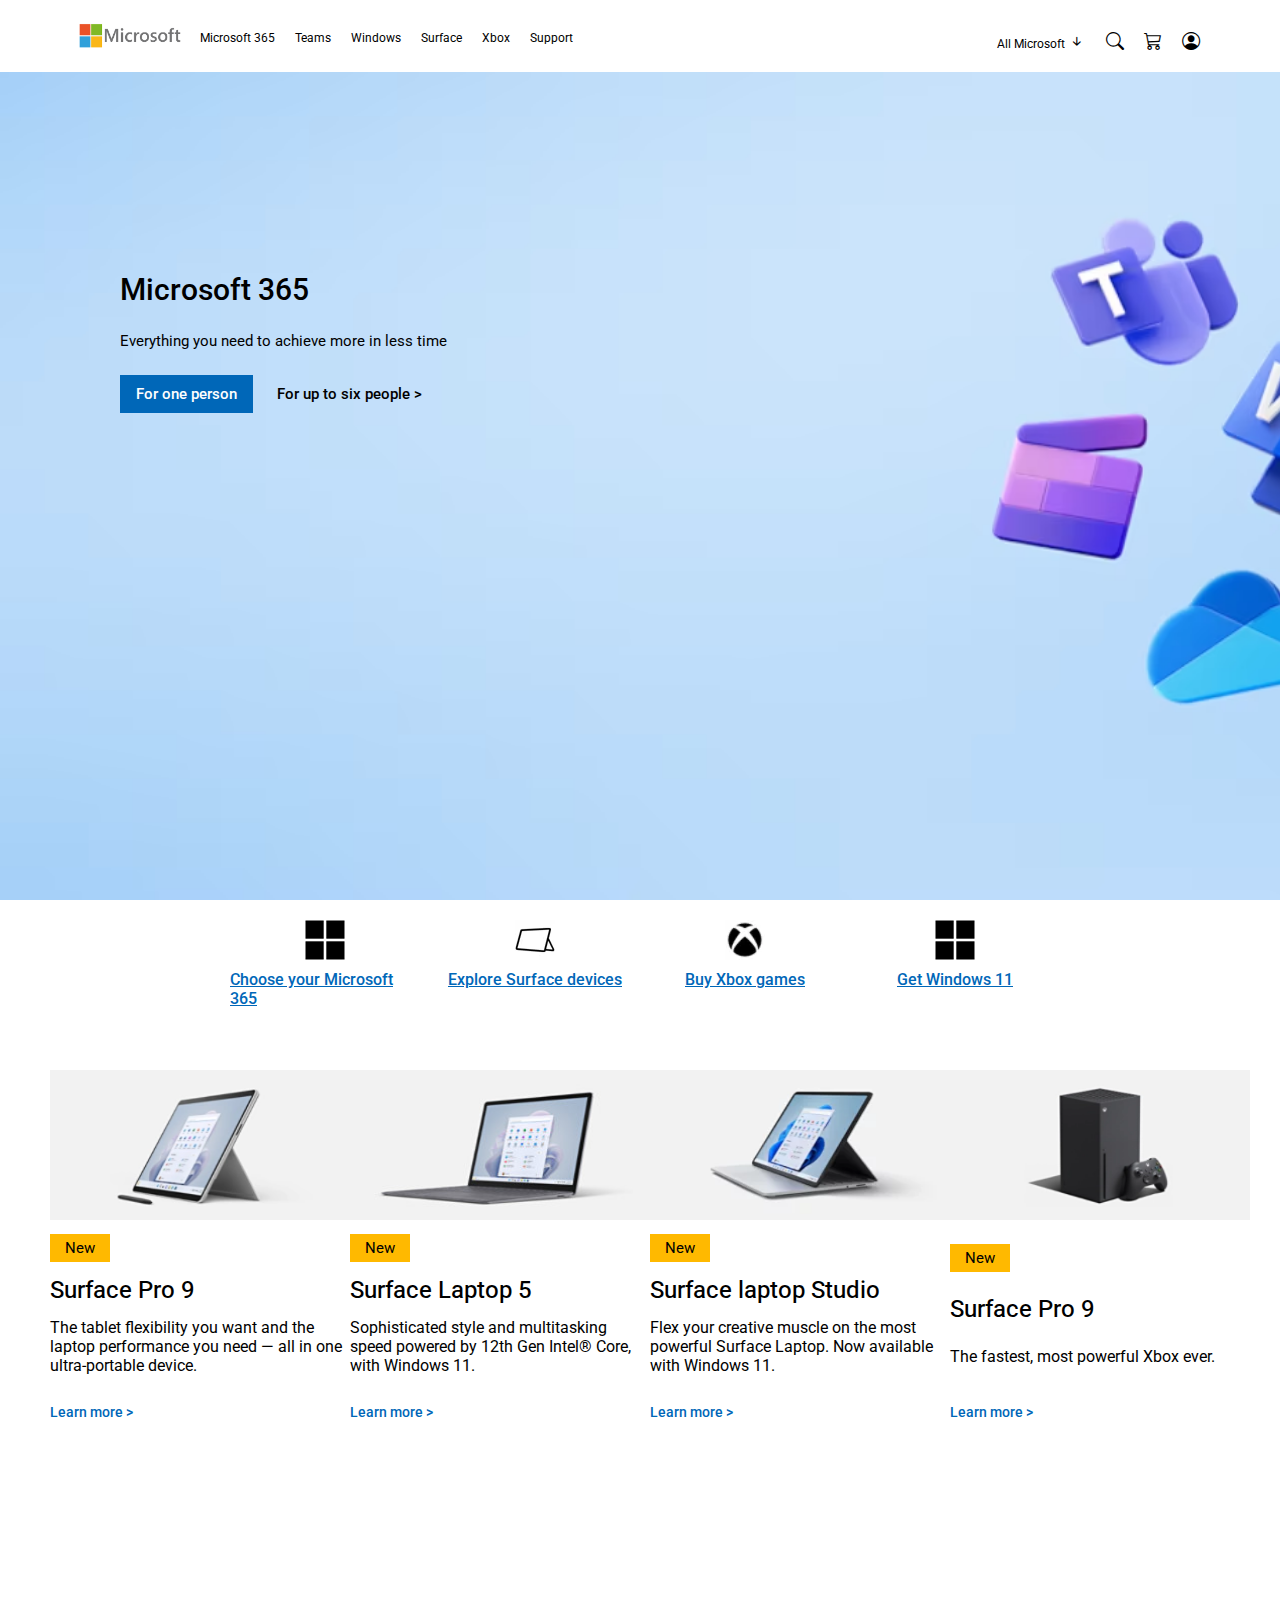
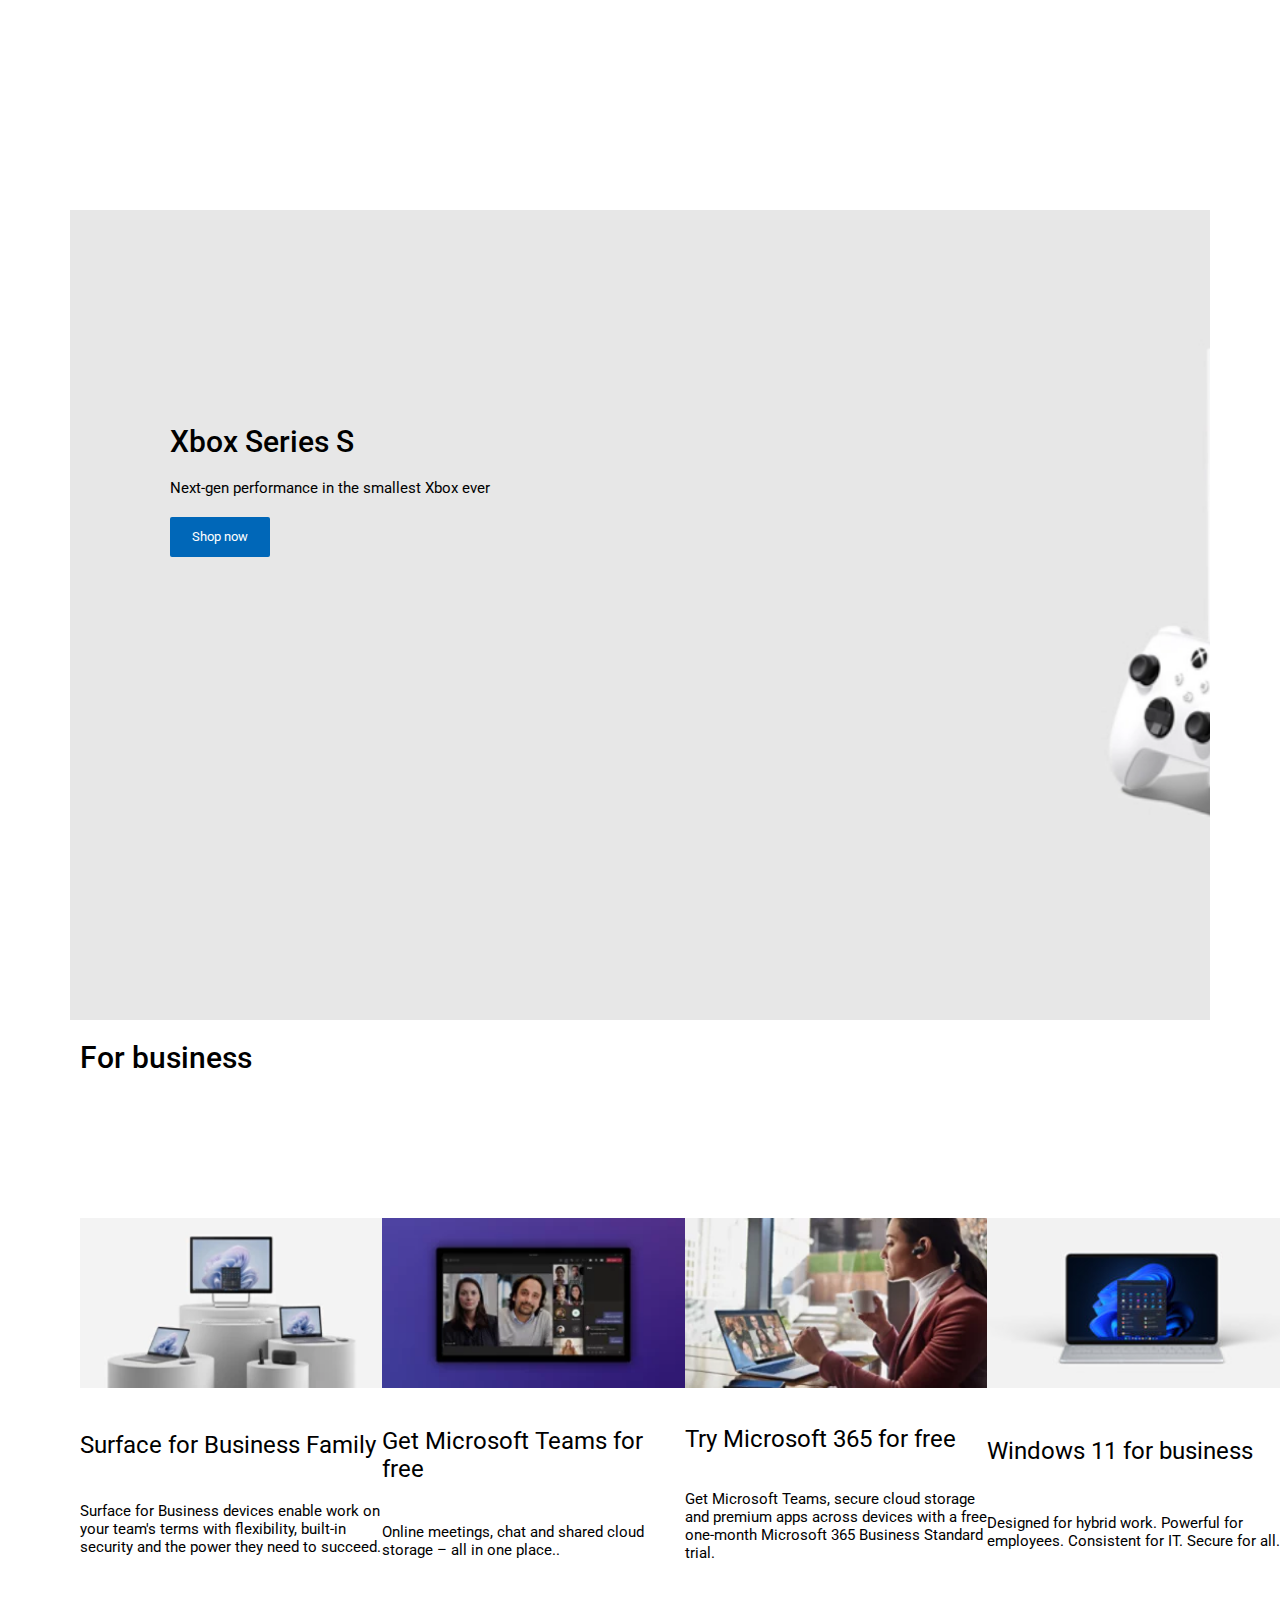
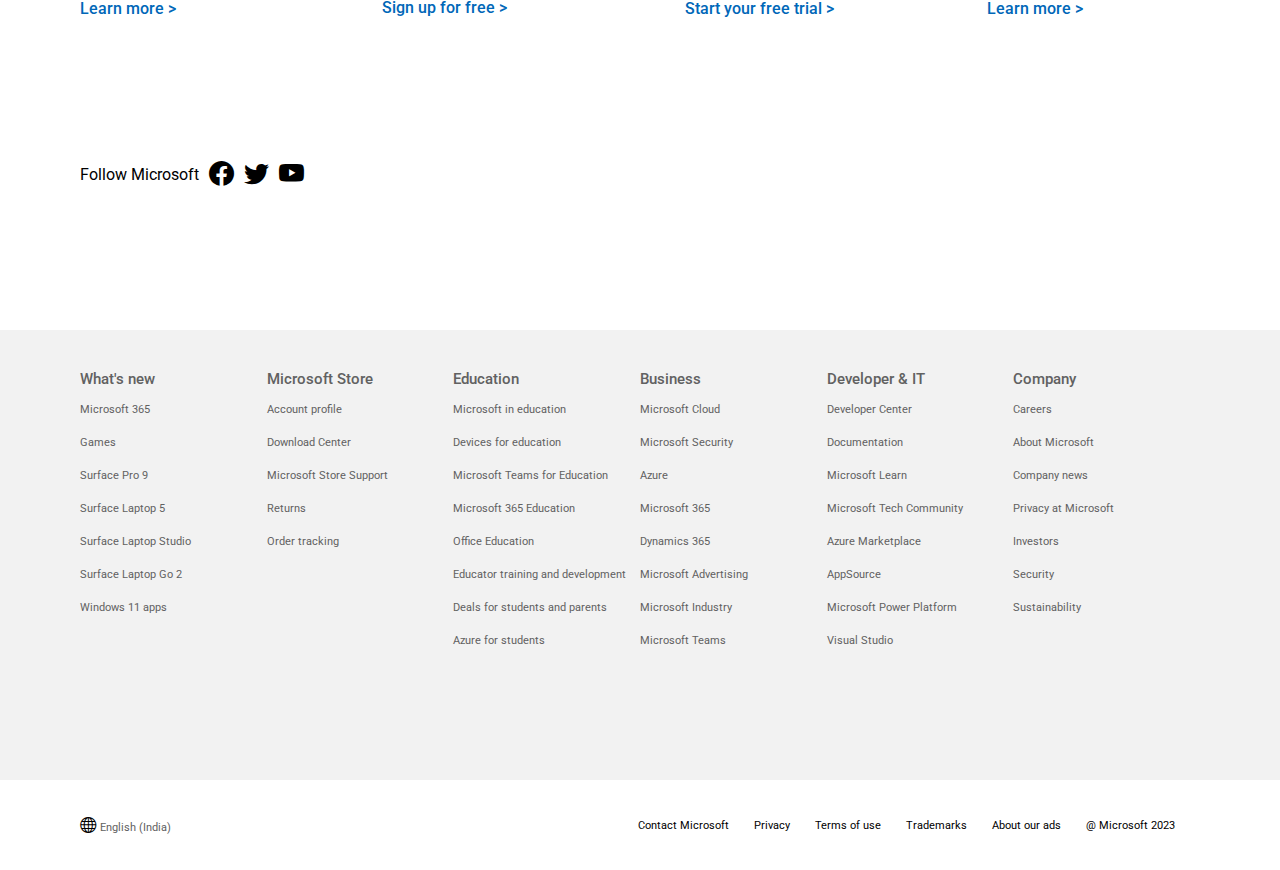
==== index.html @ b62b18b3 "done" ====
<!DOCTYPE html>
<html lang="en">
<head>
    <meta charset="UTF-8">
    <meta http-equiv="X-UA-Compatible" content="IE=edge">
    <meta name="viewport" content="width=device-width, initial-scale=1.0">
    <link rel="stylesheet" href="style.css">
    <link rel="stylesheet" href="https://cdn.jsdelivr.net/npm/bootstrap-icons@1.3.0/font/bootstrap-icons.css">
    <title>Microsoft</title>
</head>
<body>
    
    <nav class="logo">
        <img src="./images/logo.png" alt="">
        <span class="nav-li">
        <ul class="res">
            <li>Microsoft 365</li>
            <li>Teams</li>
            <li>Windows</li>
            <li>Surface</li>
            <li>Xbox</li>
            <li>Support</li>
        </ul>
        <ul>
            <li class="res">All Microsoft <i class="bi bi-arrow-down-short"></i></li>
            <li><i class="bi bi-search"></i></li>
            <li><i class="bi bi-cart3"></i></li>
            <li> <i class="bi bi-person-circle"></i></li>
        </ul>
    </span>
    </nav>



     <div class="container">
        <div class="micro-365">
            <h1>Microsoft 365</h1>
        <p>Everything you need to achieve more in less time</p>
     
        <span class="primary-btn">
            <button>
             For one person
            </button>
            <a href="#">For up to six people ></a>
        </span>
        </div>
    </div>


    
    <section class="product">
      <span class="product-item">
        <div>
            <img src="./images/window1.webp" alt="">
            <a href="#">Choose your Microsoft 365</a>
        </div>

        <div>
            <img src="./images/device.webp" alt="">
            <a href="#">Explore Surface devices</a>
        </div>

        <div>
            <img src="./images/game.webp" alt="">
            <a href="#">Buy Xbox games</a>
        </div>

        <div>
            <img src="./images/window1.webp" alt="">
            <a href="#">Get Windows 11</a>
        </div>
    </span>

    <div class="category">
   
    <div class="cat">
        <img src="./images/lap1.webp" alt="">
        <button class="new-btn">New</button>
        <h2>Surface Pro 9</h2>
        <p>The tablet flexibility you want and the laptop performance you need — all in one ultra-portable device.</p>
        <a href="#">Learn more ></a>
    </div>

    <div class="cat">
        <img src="./images/lap2.jpg" alt="">
        <button class="new-btn">New</button>
        <h2>Surface Laptop 5</h2>
        <p>Sophisticated style and multitasking speed powered by 12th Gen Intel® Core, with Windows 11.</p>
        <a href="#">Learn more ></a>
    </div>

    <div class="cat">
        <img src="./images/lap3.webp" alt="">
        <button class="new-btn">New</button>
        <h2>Surface laptop Studio</h2>
        <p>Flex your creative muscle on the most powerful Surface Laptop. Now available with Windows 11.</p>
        <a href="#">Learn more ></a>
    </div>

    <div class="cat">
        <img src="./images/game2.webp" alt="">
        <button class="new-btn">New</button>
        <h2>Surface Pro 9</h2>
        <p>The fastest, most powerful Xbox ever.</p>
        <a href="#">Learn more ></a>
    </div>

    </div>
</section>


<section class="xbox">
    <div class="xbox-text">
        <h2>Xbox Series S</h2>
        <p>Next-gen performance in the smallest Xbox ever</p>
        <button>Shop now</button>
    </div>

    <div class="xbox-img">
        
    </div>
</section>



<section class="business">
<h1>For business</h1>

<div class="main-business">
    <div class="business-cart">
        <img src="./images/Business cart/tv1.webp" alt="">
        <h2>Surface for Business Family</h2>
        <p>Surface for Business devices enable work on your team's terms with flexibility, built-in security and the power they need to succeed.</p>
        <a href="#">Learn more ></a> 
    </div>

    <div class="business-cart">
        <img src="./images/Business cart/tv2.webp" alt="">
        <h2>Get Microsoft Teams for free</h2>
        <p>Online meetings, chat and shared cloud storage – all in one place..</p>
        <a href="#">Sign up for free ></a> 
    </div>

    <div class="business-cart">
        <img src="./images/Business cart/tv3.webp" alt="">
        <h2>Try Microsoft 365 for free</h2>
        <p>Get Microsoft Teams, secure cloud storage and premium apps across devices with a free one-month Microsoft 365 Business Standard trial.</p>
        <a href="#">Start your free trial ></a> 
    </div>

    <div class="business-cart">
        <img src="./images/Business cart/tv4.jpg" alt="">
        <h2>Windows 11 for business</h2>
        <p>Designed for hybrid work. Powerful for employees. Consistent for IT. Secure for all.</p>
        <a href="#">Learn more ></a> 
    </div>
</div>

</section>

<div class="follow res">
    <ul>
        <li>Follow Microsoft</li>
        <li><i class="bi bi-facebook"></i></li>
        <li><i class="bi bi-twitter"></i></li>
        <li><i class="bi bi-youtube"></i></li>
    </ul>
</div>
<footer class="res">
    <ul>
        <h3>What's new</h3>
        <li>Microsoft 365</li>
        <li>Games</li>
        <li>Surface Pro 9</li>
        <li>Surface Laptop 5</li>
        <li>Surface Laptop Studio</li>
        <li>Surface Laptop Go 2</li>
        <li>Windows 11 apps</li>
    </ul>
    <ul>
        <h3>Microsoft Store</h3>
        <li>Account profile</li>
        <li>Download Center</li>
        <li>Microsoft Store Support</li>
        <li>Returns</li>
        <li>Order tracking</li>
    </ul>
    <ul>
        <h3>Education</h3>
        <li>Microsoft in education</li>
        <li>Devices for education</li>
        <li>Microsoft Teams for Education</li>
        <li>Microsoft 365 Education</li>
        <li>Office Education</li>
        <li>Educator training and development</li>
        <li>Deals for students and parents</li>
        <li>Azure for students</li>
    </ul>
    <ul>
        <h3>Business</h3>
        <li>Microsoft Cloud</li>
        <li>Microsoft Security</li>
        <li>Azure</li>
        <li>Microsoft 365</li>
        <li>Dynamics 365</li>
        <li>Microsoft Advertising</li>
        <li>Microsoft Industry</li>
        <li>Microsoft Teams</li>
    </ul>
    <ul>
        <h3>Developer & IT</h3>
        <li>Developer Center</li>
        <li>Documentation</li>
        <li>Microsoft Learn</li>
        <li>Microsoft Tech Community</li>
        <li>Azure Marketplace</li>
        <li>AppSource</li>
        <li>Microsoft Power Platform</li>
        <li>Visual Studio</li>
    </ul>
    <ul>
        <h3>Company</h3>
        <li>Careers</li>
        <li>About Microsoft</li>
        <li>Company news</li>
        <li>Privacy at Microsoft</li>
        <li>Investors</li>
        <li>Security</li>
        <li>Sustainability</li>
    </ul>

</footer>



<div class="end-nav res">

    <p><i class="bi bi-globe"></i>&nbsp;<a href="#">English (India)</a></p>
    <ul class="end-ul">
        <li>Contact Microsoft</li>
        <li>Privacy</li>
        <li>Terms of use</li>
        <li>Trademarks</li>
        <li>About our ads</li>
        <li>@ Microsoft 2023</li>
    </ul>

</div>


</body>
</html>
---- style.css ----
@import url('https://fonts.googleapis.com/css2?family=Roboto:ital,wght@0,100;0,300;0,400;0,500;1,100;1,300;1,400;1,500&display=swap');

* {
    margin: 0;
    padding: 0;
    box-sizing: border-box;
    font-family: 'Roboto', sans-serif;
    /* border: 2px solid red; */
}



nav {
    display: flex;
    align-items: center;
    padding: 0px 70px;
    height: 8vh;
    width: 100%;
}
nav ul li:hover{
    border-bottom: 1px solid black;
    cursor: pointer;
}
nav i{
    font-size: 18px;
}

.nav-li{
    width: 100%;
    display: flex;
    justify-content: space-between;
}
nav img {
    height: 35px;
    width: 120px;
}

nav ul {
    margin-top: 10px;
    display: flex;
    list-style: none;
    font-size: 12px;
}


nav ul li {
    padding: 10px;
}
.container{
    height: 92vh;
    background-image: url(./images/bck.avif);
    background-size: cover;
    padding: 200px 120px;
}
.container h1{
    font-size: 30px;
    font-weight: 500;
}
.container p{
    font-size: 15px;
    padding: 25px 0px;
}
.micro-365{
    height: 200px;
    width: 400px;
}

.primary-btn button{
    padding: 10px 16px;
    font-size: 15px;
    font-weight: 500;
    background-color: #0067b8;
    color: white;
    border: none;
    cursor: pointer;
}
.primary-btn a{
    margin: 0px 20px;
    color: black;
    font-size: 15px;
    font-weight:500;
    text-decoration: none;
}
.primary-btn button:hover{
    background-color:#055a9b;
}
.primary-btn a:hover{
    border-bottom: 1px solid;
}


.product{
min-height: 100vh; 
}
.product-item{
    display: flex;
    justify-content: space-between;
    padding: 10px 220px;
}

.product-item img{
    height: 40px;
    width: 40px;
}
.product-item a {
    color: #0067b8;
    font-weight: 500;
    padding-top: 10px;
    cursor: pointer;
}

.product-item div{
    height: 100px;
    width: 220px;
    padding: 10px;
    display: flex;
    flex-direction: column;
    align-items: center;
}




.category{
    height: 100%;
    width: 100%;
    padding: 50px;
    display: flex;
    justify-content: space-between;
}
.cat{
    height: 350px;
    width: 300px;
    display: flex;
    flex-direction: column;
    justify-content: space-between;
    flex-wrap: wrap;
    cursor: pointer;
}
.cat img{
    height: 150px;
    width: 300px;
}
.cat .new-btn{
    width: 20%;
    padding: 5px 12px;
    font-size: 15px;
    background-color: #ffb900;
    border: none;
    cursor: pointer;
}
.cat h2{
    font-weight: 450;
}
.cat a{
    font-size: 14px;
    font-weight: 500;
    color: #0067b8;
    text-decoration: none;
    margin-top: 15px;
    cursor: pointer;
}
.cat a:hover{
    border-bottom: 1px solid rgb(139, 99, 232);
    width: 84px;
}




.xbox{
    min-height: 90vh;
    background-image: url(./images/back2.webp);
    background-size: cover;
    padding: 80px;
    margin: 10px 70px;
}
.xbox .xbox-text{
    height: 400px;
    width: 100%;
    display: flex;
    justify-content: center;
    flex-direction: column;
    padding: 20px;
    cursor: pointer;
}
.xbox-text h2{
    font-size: 30px;
    font-weight: 500;
    /* padding: 50px 0px; */
}
.xbox-text p{
    padding: 20px 0px;
    font-size: 15px;
}
.xbox-text button{
    height: 40px;
    width: 100px;
    background-color: #0067b8;
    color: white;
    border: none;
    border-radius: 2px;
    cursor: pointer;
}
.xbox-text button:hover{
    background-color:#055a9b;
}



.business{
    height: 80vh;
    width: 100%;
    display: flex;
    flex-wrap: wrap;
    /* background-color: aqua; */
    padding: 10px 80px;
}
.business h1{
    font-size: 30px;
    font-weight: 500;
    padding-bottom: 20px;
}
.business-cart{
    height: 400px;
    width: 100%;
    display: flex;
    flex-direction: column;
    justify-content: space-between;
    cursor: pointer;
}
.business-cart img{
    height: 170px;
}

.business-cart h2{
    font-weight: 400;
}
.business-cart p{
    font-size: 15px;
}
.business-cart a{
    width: 53%;
    text-decoration: none;
    font-weight: 500;
    color: #0067b8;
}
.business-cart a:hover{
    border-bottom: 1px solid #0067b8;
}

.main-business{
    display: flex;
    justify-content: space-between;
}



.follow{
    /* background-color: #ffb900; */
    height: 20vh;
    width: 30%;
    padding: 10px 80px;
    
}
.follow ul{
    list-style: none;
    display: flex;
    align-items: center;
    justify-content: space-between;
}
.follow ul Li i{
    font-size: 25px;
}


footer{
    height: 50vh;
    width: 100%;
    padding: 40px 80px;
    background-color: #f2f2f2;
    display: flex;
}
footer ul{
    height: 40vh;
    width: 100%;
    /* background-color: #ffb900; */
    list-style: none;
    display: flex;
    flex-direction: column;
    cursor: pointer;
    
    /* justify-content: space-between; */
}
footer ul li{
    margin-bottom: 20px;
    font-size: 11px;
    color: #616161;

}
footer h3{
    margin-bottom: 15px;
    font-size:15px;
    font-weight: 500;
    color: #616161;
}
footer ul li:hover {
    border-bottom: 1px solid black;
}


.end-nav{
    height: 10vh;
    width: 100%;
    padding: 10px 80px;
    display: flex;
    align-items: center;
    justify-content: space-between;
    /* background-color: #ffb900; */
    cursor: pointer;
}
.end-nav ul{
    display: flex;
    list-style: none;
}
.end-nav a{
    text-decoration: none;
    font-size: 11px;
    color: #616161;
}
.end-nav li{
    font-size: 11px;
    margin-right: 25px;
}
.end-nav li:hover{
    border-bottom: 1px solid black;
}







@media (max-width:768px){
    .logo{
        width: 100%;
        display: flex;
        align-items: center;
    }
    .res{
        display: none;
    }
    .nav-li{
        padding: 0px;
        width: 40%;
    }
    nav img{
        height: 25px;
        width: 20%;
    }
    .logo{
        padding: 0px;
        display: flex;
        justify-content: space-between;
    }
    .container{
        min-height: 50vh;
        display: flex;
        align-items: center;
        justify-content: center;
        padding: 0px;
    }
    .micro-365{
        height: 200px;
        width: 50%;
    }
    .product-item{
        width: 100%;
        padding: 0px;
    }
    .category{
        padding: 0px;
        margin: 0px;
        /* width: 100%; */
        flex-wrap: wrap;
    }
    .category .cat{
    }
    .xbox{
        padding: 0px;
        margin: 0px;
    }
    .xbox-text{
        padding: 0px;
        width: 0px;
    }
    .business{
        width: 0px;
        padding: 0px;
    }
    .main-business{
        /* min-height: 100vh; */
        /* display: flex; */
        flex-direction: column;
    }
    
}
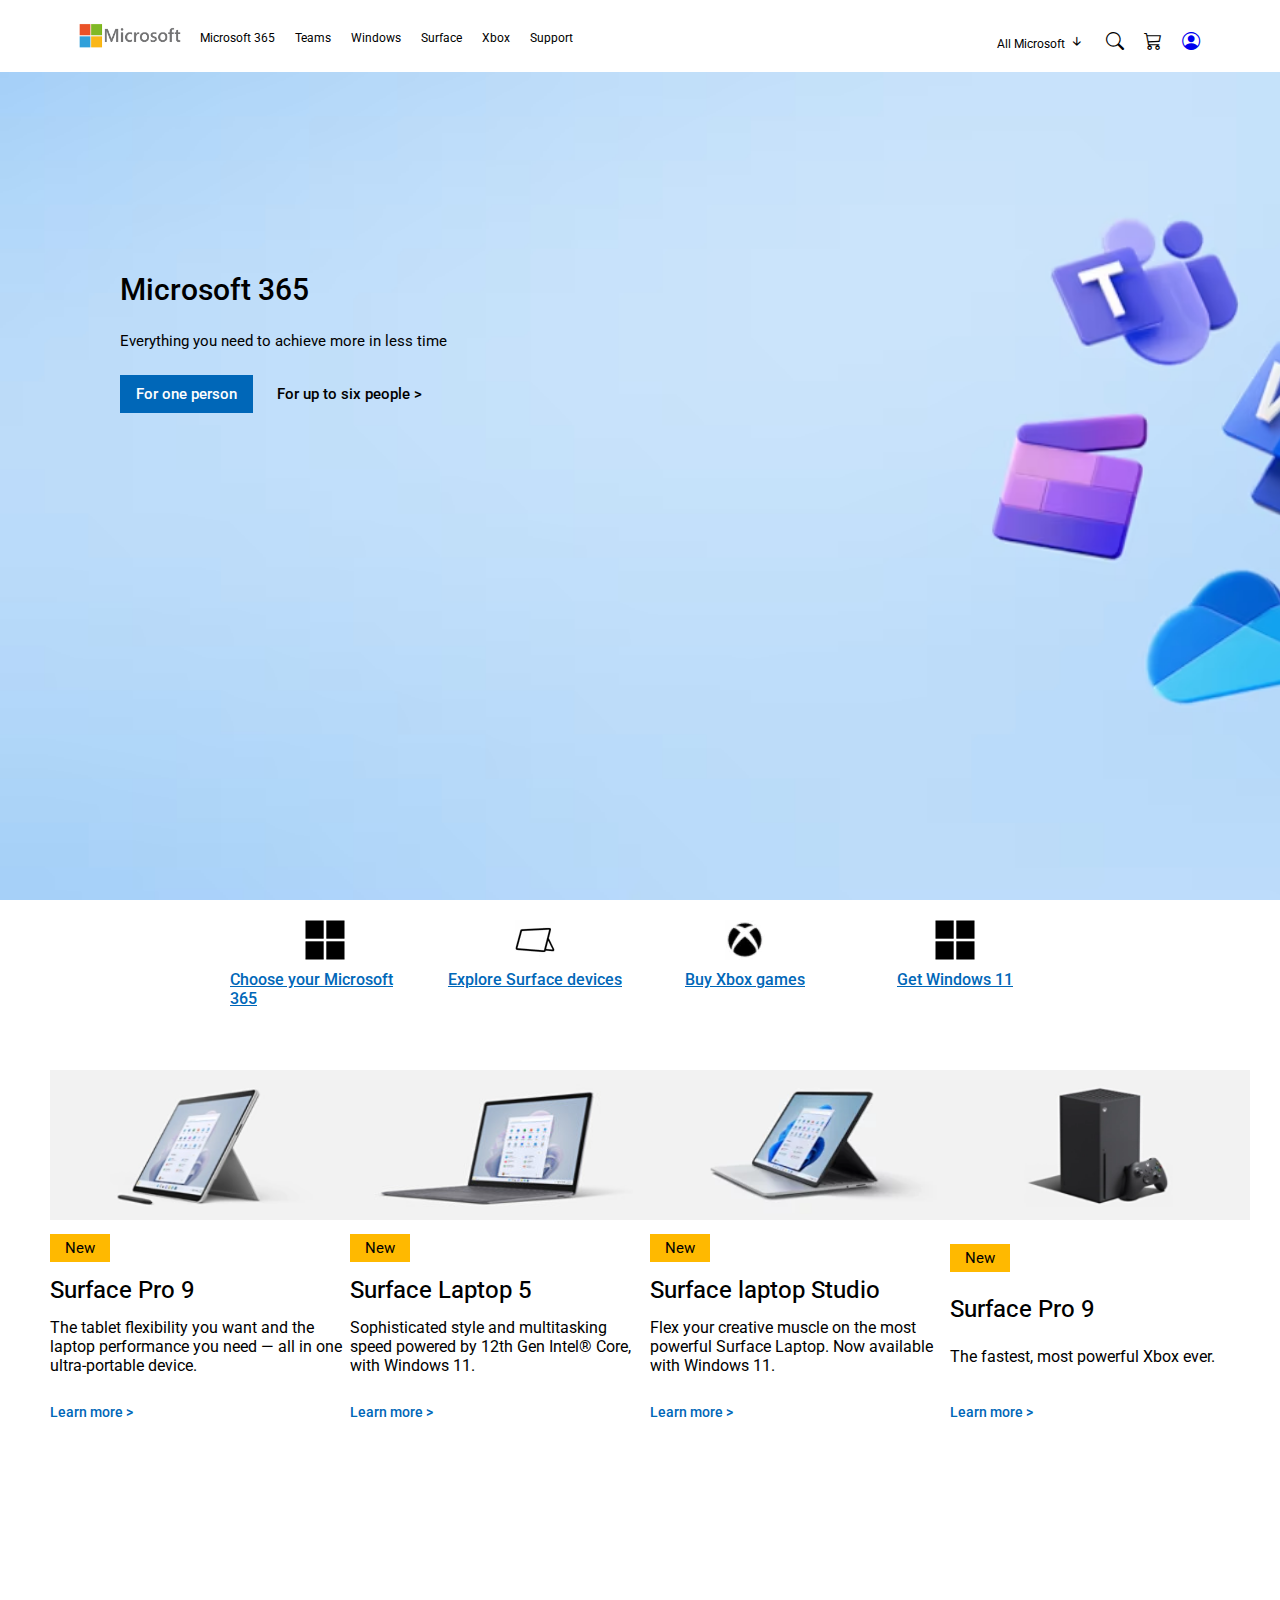
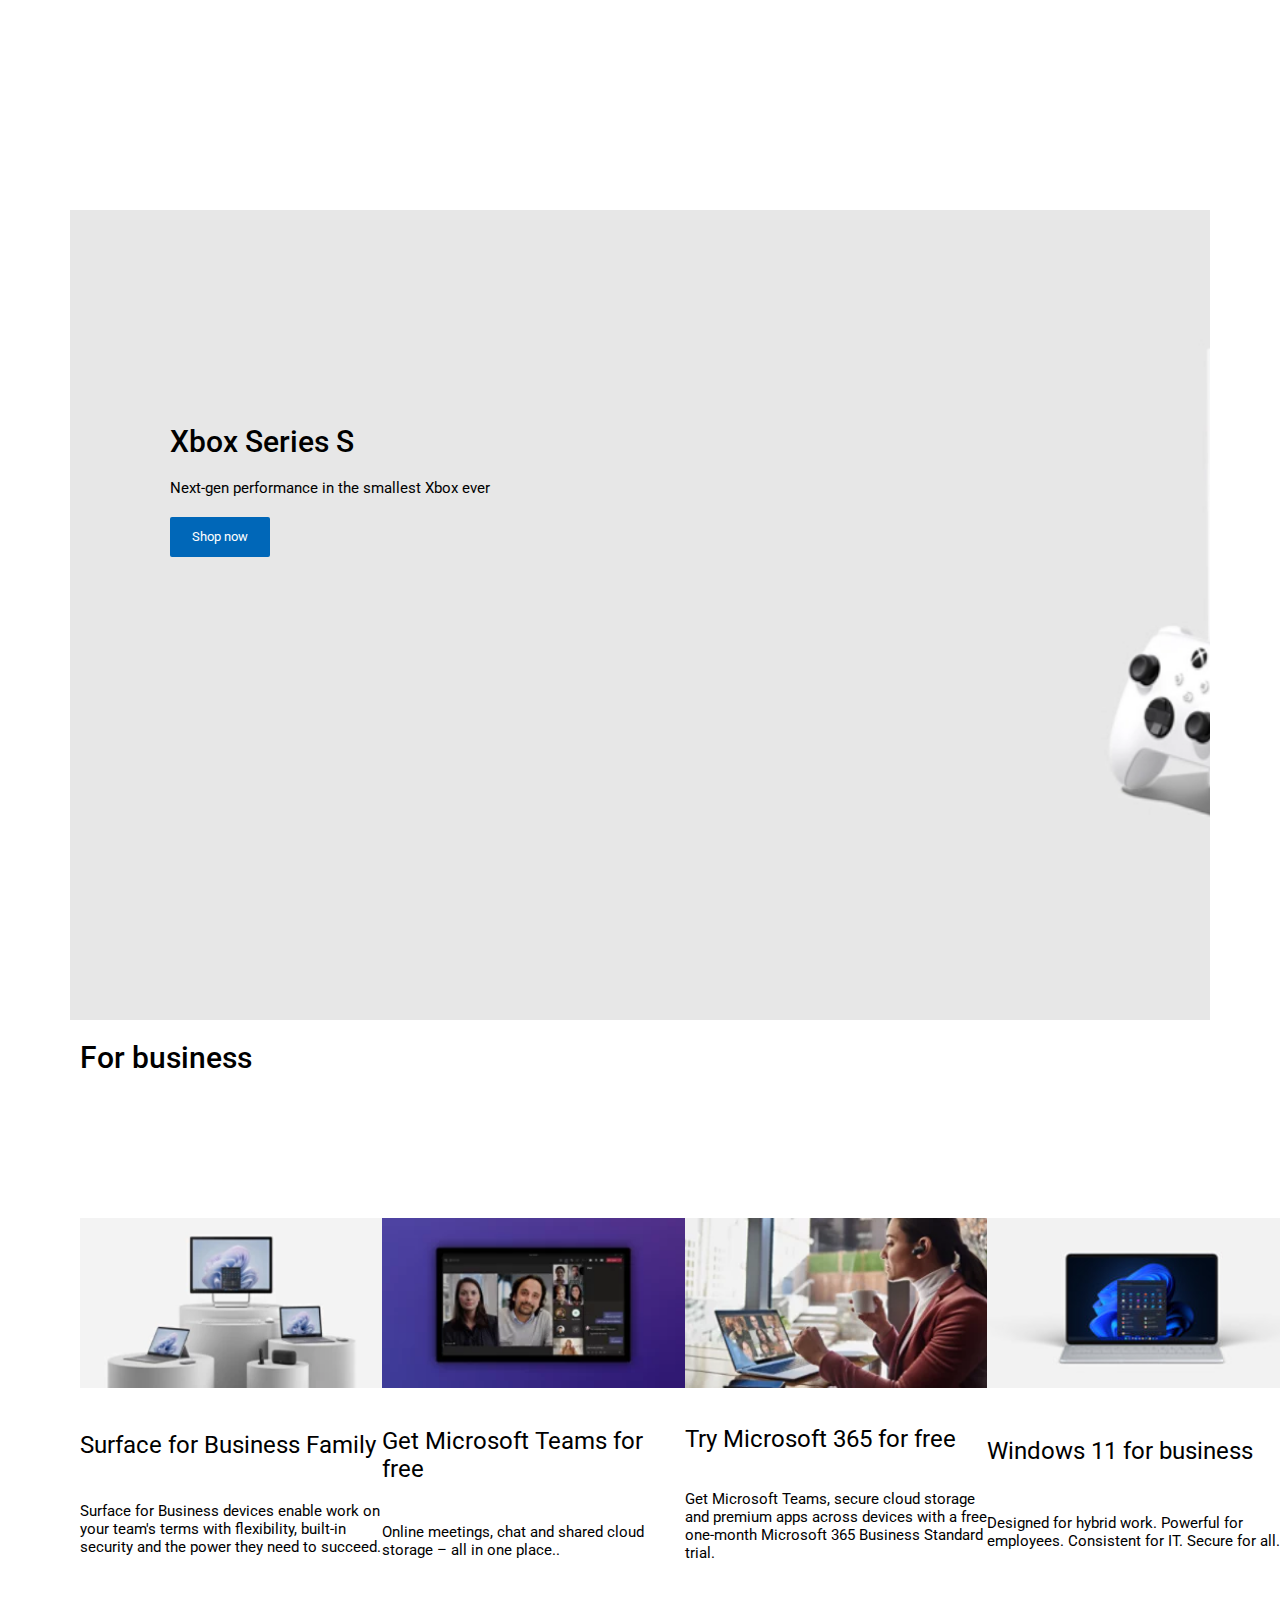
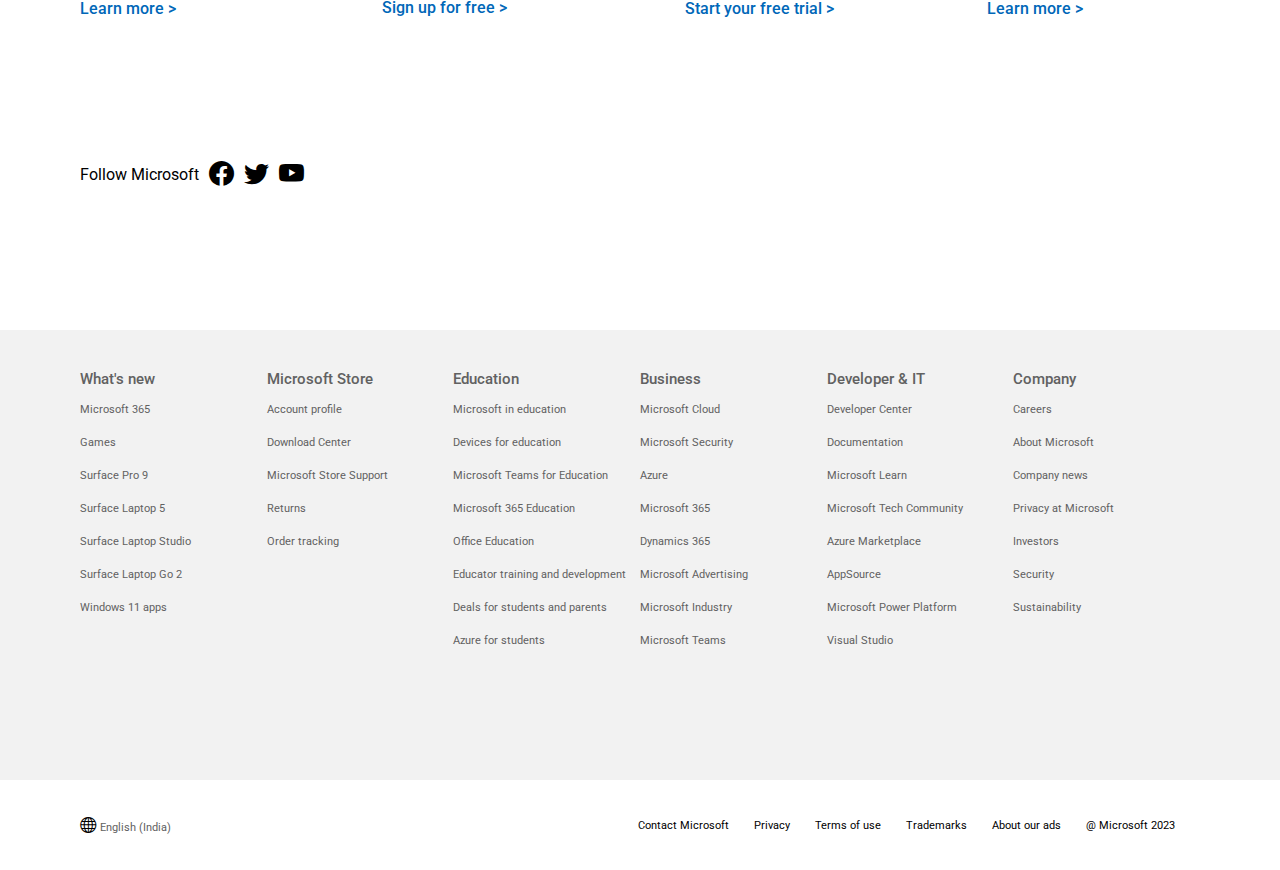
==== commit 92ff5b43: "renue" ====
--- a/index.html
+++ b/index.html
@@ -6,6 +6,7 @@
     <meta name="viewport" content="width=device-width, initial-scale=1.0">
     <link rel="stylesheet" href="style.css">
     <link rel="stylesheet" href="https://cdn.jsdelivr.net/npm/bootstrap-icons@1.3.0/font/bootstrap-icons.css">
+    
     <title>Microsoft</title>
 </head>
 <body>
@@ -25,7 +26,7 @@
             <li class="res">All Microsoft <i class="bi bi-arrow-down-short"></i></li>
             <li><i class="bi bi-search"></i></li>
             <li><i class="bi bi-cart3"></i></li>
-            <li> <i class="bi bi-person-circle"></i></li>
+            <li><a href="login.html"><i class="bi bi-person-circle"></i></a> </li>
         </ul>
     </span>
     </nav>
